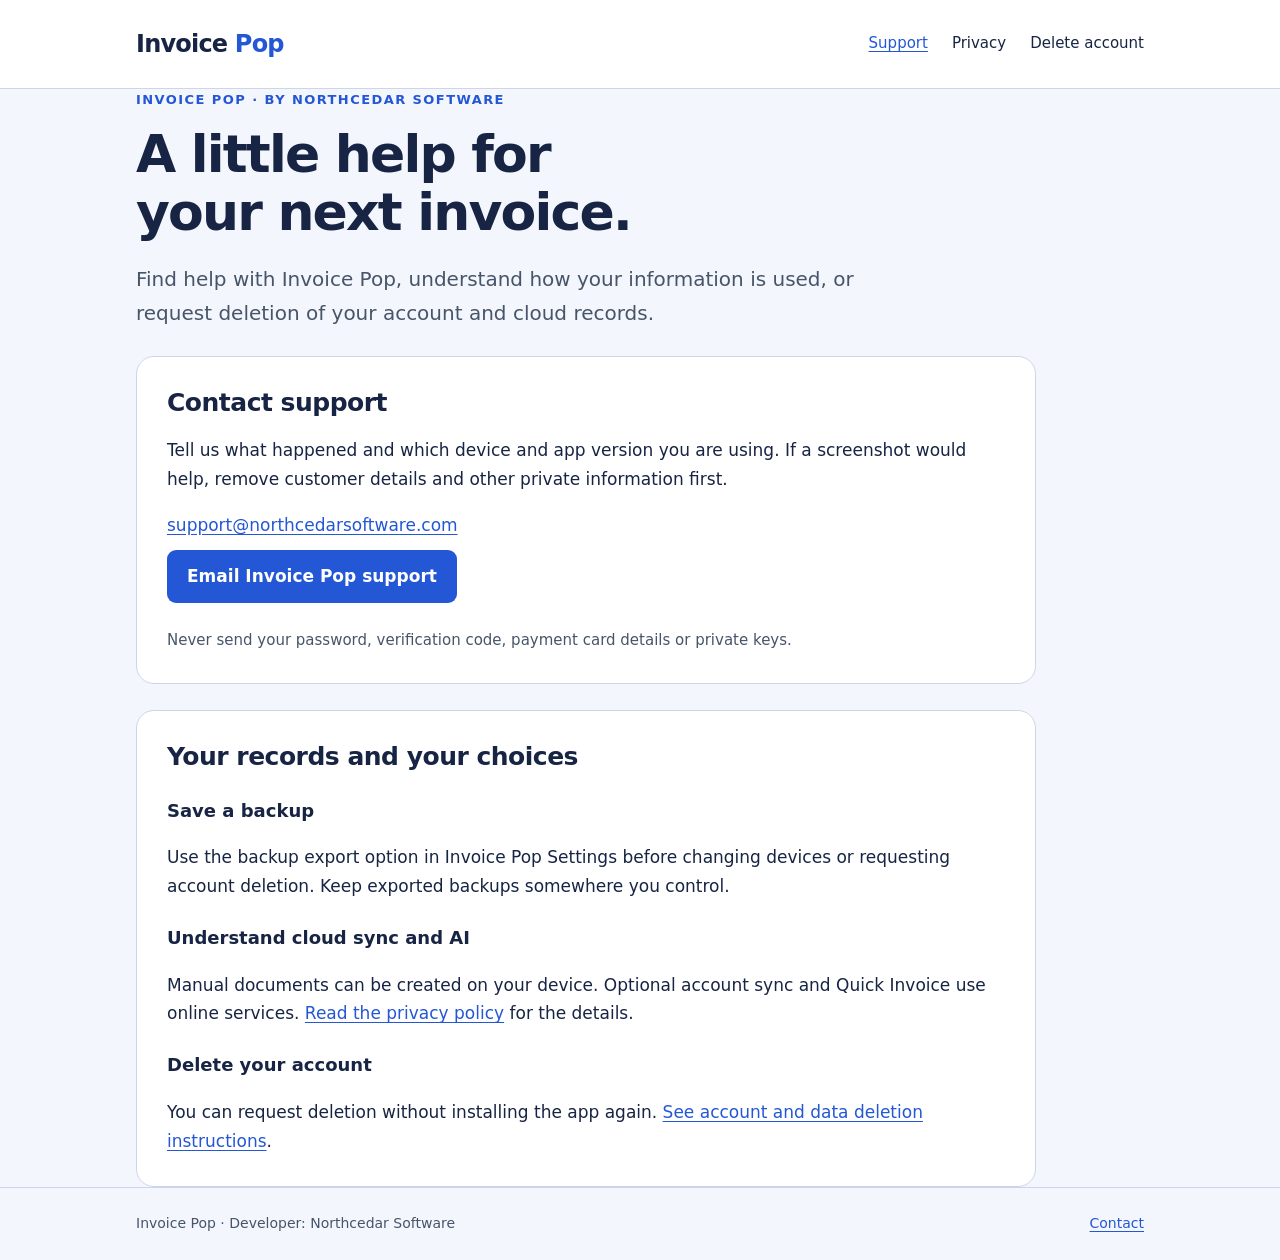
==== index.html @ bdaed5e3 "Publish InvoicePop support site for Northcedar Software" ====
<!doctype html><html lang="en"><head><meta charset="utf-8"><meta name="viewport" content="width=device-width, initial-scale=1"><title>Invoice Pop — Support & Privacy</title><meta name="description" content="Help, privacy information and account deletion requests for Invoice Pop."><link rel="stylesheet" href="/style.css"></head><body><header><div class="wrap"><a class="brand" href="/">Invoice <span>Pop</span></a><nav aria-label="Main navigation"><a href="/" aria-current="page">Support</a><a href="/privacy/">Privacy</a><a href="/delete-account/">Delete account</a></nav></div></header><main class="wrap"><div class="eyebrow">Invoice Pop · by Northcedar Software</div><h1>A little help for<br>your next invoice.</h1><p class="intro">Find help with Invoice Pop, understand how your information is used, or request deletion of your account and cloud records.</p><section class="panel"><h2>Contact support</h2><p>Tell us what happened and which device and app version you are using. If a screenshot would help, remove customer details and other private information first.</p><address><a href="mailto:support@northcedarsoftware.com?subject=Invoice%20Pop%20support">support@northcedarsoftware.com</a></address><a class="button" href="mailto:support@northcedarsoftware.com?subject=Invoice%20Pop%20support">Email Invoice Pop support</a><p class="small">Never send your password, verification code, payment card details or private keys.</p></section><section class="panel"><h2>Your records and your choices</h2><h3>Save a backup</h3><p>Use the backup export option in Invoice Pop Settings before changing devices or requesting account deletion. Keep exported backups somewhere you control.</p><h3>Understand cloud sync and AI</h3><p>Manual documents can be created on your device. Optional account sync and Quick Invoice use online services. <a href="/privacy/">Read the privacy policy</a> for the details.</p><h3>Delete your account</h3><p>You can request deletion without installing the app again. <a href="/delete-account/">See account and data deletion instructions</a>.</p></section></main><footer><div class="wrap"><span>Invoice Pop · Developer: Northcedar Software</span><a href="mailto:support@northcedarsoftware.com">Contact</a></div></footer></body></html>
---- style.css ----
:root{color-scheme:light;--ink:#172443;--muted:#475569;--blue:#2457d6;--line:#ccd6ea;--paper:#f4f6fd}*{box-sizing:border-box}body{margin:0;background:var(--paper);color:var(--ink);font:17px/1.7 system-ui,-apple-system,BlinkMacSystemFont,"Segoe UI",sans-serif}a{color:var(--blue);text-underline-offset:3px}a:hover{text-decoration-thickness:2px}a:focus-visible{outline:3px solid #6d3bcc;outline-offset:5px}.wrap{max-width:1060px;margin:auto;padding:0 26px}header{background:#fff;border-bottom:1px solid var(--line)}header .wrap{display:flex;align-items:center;justify-content:space-between;gap:24px;min-height:88px;flex-wrap:wrap;padding-top:14px;padding-bottom:14px}.brand{font-size:24px;font-weight:780;letter-spacing:-.8px;color:var(--ink);text-decoration:none}.brand span{color:var(--blue)}nav{display:flex;gap:24px;flex-wrap:wrap;font-size:15px}nav a{color:var(--ink);text-decoration:none}nav a[aria-current]{color:var(--blue);text-decoration:underline}main{padding:54px 0 70px}.eyebrow{color:var(--blue);font-weight:700;font-size:13px;letter-spacing:.11em;text-transform:uppercase}h1{font-size:clamp(35px,6vw,52px);line-height:1.12;letter-spacing:-1.8px;max-width:800px;margin:14px 0 20px}h2{font-size:25px;line-height:1.3;letter-spacing:-.5px;margin:0 0 14px}h3{font-size:18px;margin:22px 0 8px}.intro{max-width:730px;font-size:20px;color:var(--muted)}.meta{font-size:14px;color:var(--muted)}.panel{background:#fff;border:1px solid var(--line);border-radius:18px;padding:30px;margin-top:26px;max-width:900px}.panel p:last-child,.panel ul:last-child,.panel ol:last-child{margin-bottom:0}.panel p:first-child{margin-top:0}.note{border-left:4px solid var(--blue);background:#e8efff;padding:18px 22px;margin:24px 0;max-width:900px}.button{display:inline-block;background:var(--blue);color:white;border-radius:9px;padding:12px 20px;font-weight:650;text-decoration:none;margin:10px 0}.small{font-size:15px;color:var(--muted)}li{margin:7px 0}.toc{display:flex;gap:12px 22px;flex-wrap:wrap;margin:26px 0;font-size:15px}section{scroll-margin-top:24px}footer{padding:24px 0;border-top:1px solid var(--line);font-size:14px;color:var(--muted)}footer .wrap{display:flex;justify-content:space-between;gap:12px;flex-wrap:wrap}table{border-collapse:collapse;width:100%;font-size:15px}th,td{text-align:left;border-bottom:1px solid var(--line);padding:15px 12px;vertical-align:top}th{background:#f4f6fd}td:first-child{min-width:145px;font-weight:650}.table-wrap{overflow-x:auto}code{overflow-wrap:anywhere}address{font-style:normal;overflow-wrap:anywhere}@media(max-width:600px){.wrap{padding:0 20px}header .wrap{gap:10px}nav{gap:16px}main{padding-top:34px}.panel{padding:23px 19px}h1{letter-spacing:-1px}.intro{font-size:18px}.button{width:100%;text-align:center}th,td{padding:12px 9px}}@media(prefers-reduced-motion:no-preference){html{scroll-behavior:smooth}}
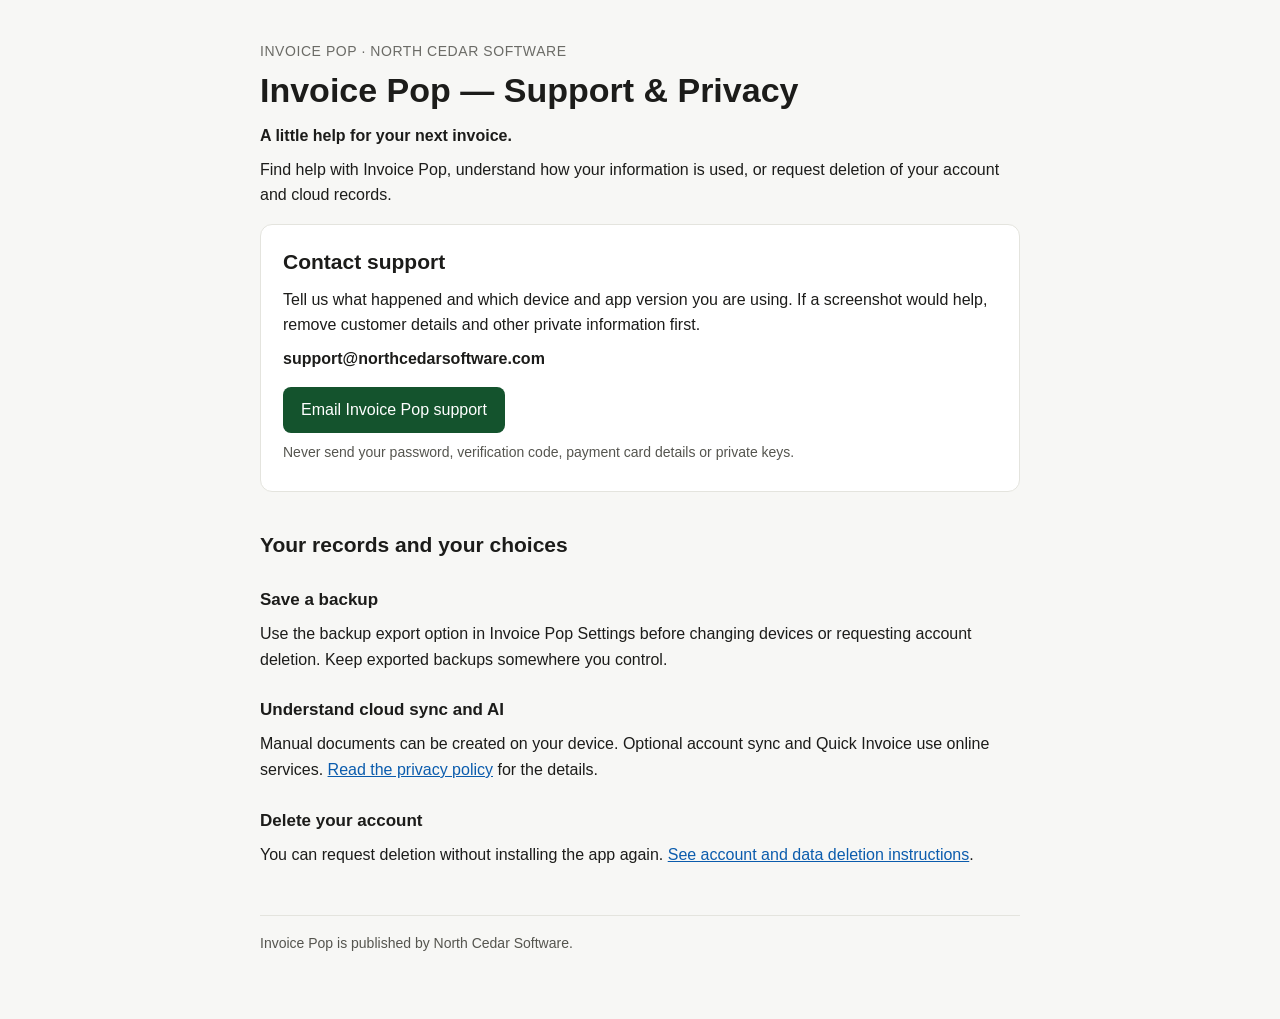
==== commit dfd1d8ad: "Add files via upload" ====
--- a/index.html
+++ b/index.html
@@ -1 +1,52 @@
-<!doctype html><html lang="en"><head><meta charset="utf-8"><meta name="viewport" content="width=device-width, initial-scale=1"><title>Invoice Pop — Support & Privacy</title><meta name="description" content="Help, privacy information and account deletion requests for Invoice Pop."><link rel="stylesheet" href="/style.css"></head><body><header><div class="wrap"><a class="brand" href="/">Invoice <span>Pop</span></a><nav aria-label="Main navigation"><a href="/" aria-current="page">Support</a><a href="/privacy/">Privacy</a><a href="/delete-account/">Delete account</a></nav></div></header><main class="wrap"><div class="eyebrow">Invoice Pop · by Northcedar Software</div><h1>A little help for<br>your next invoice.</h1><p class="intro">Find help with Invoice Pop, understand how your information is used, or request deletion of your account and cloud records.</p><section class="panel"><h2>Contact support</h2><p>Tell us what happened and which device and app version you are using. If a screenshot would help, remove customer details and other private information first.</p><address><a href="mailto:support@northcedarsoftware.com?subject=Invoice%20Pop%20support">support@northcedarsoftware.com</a></address><a class="button" href="mailto:support@northcedarsoftware.com?subject=Invoice%20Pop%20support">Email Invoice Pop support</a><p class="small">Never send your password, verification code, payment card details or private keys.</p></section><section class="panel"><h2>Your records and your choices</h2><h3>Save a backup</h3><p>Use the backup export option in Invoice Pop Settings before changing devices or requesting account deletion. Keep exported backups somewhere you control.</p><h3>Understand cloud sync and AI</h3><p>Manual documents can be created on your device. Optional account sync and Quick Invoice use online services. <a href="/privacy/">Read the privacy policy</a> for the details.</p><h3>Delete your account</h3><p>You can request deletion without installing the app again. <a href="/delete-account/">See account and data deletion instructions</a>.</p></section></main><footer><div class="wrap"><span>Invoice Pop · Developer: Northcedar Software</span><a href="mailto:support@northcedarsoftware.com">Contact</a></div></footer></body></html>
+<!DOCTYPE html>
+<html lang="en">
+<head>
+<meta charset="utf-8">
+<meta name="viewport" content="width=device-width, initial-scale=1">
+<title>Invoice Pop — Support &amp; Privacy</title>
+<style>
+  :root { color-scheme: light; }
+  body { font-family: -apple-system, "Segoe UI", Roboto, Helvetica, Arial, sans-serif; margin: 0; background: #f7f7f5; color: #1c1c1a; line-height: 1.6; }
+  main { max-width: 760px; margin: 0 auto; padding: 40px 20px 64px; }
+  .brand { font-size: 14px; letter-spacing: .04em; text-transform: uppercase; color: #6b6b66; }
+  h1 { font-size: 34px; line-height: 1.2; margin: 8px 0 12px; }
+  h2 { font-size: 21px; margin: 36px 0 8px; }
+  h3 { font-size: 17px; margin: 24px 0 6px; }
+  p { margin: 8px 0; }
+  a { color: #0b5cad; }
+  .card { background: #fff; border: 1px solid #e4e4de; border-radius: 12px; padding: 20px 22px; margin: 16px 0; }
+  .btn { display: inline-block; background: #14532d; color: #fff; text-decoration: none; padding: 10px 18px; border-radius: 8px; margin-top: 8px; }
+  .muted { color: #55554f; font-size: 14px; }
+  footer { margin-top: 48px; border-top: 1px solid #e4e4de; padding-top: 16px; }
+</style>
+</head>
+<body>
+<main>
+  <div class="brand">Invoice Pop · North Cedar Software</div>
+  <h1>Invoice Pop — Support &amp; Privacy</h1>
+  <p><strong>A little help for your next invoice.</strong></p>
+  <p>Find help with Invoice Pop, understand how your information is used, or request deletion of your account and cloud records.</p>
+
+  <div class="card">
+    <h2 style="margin-top:0">Contact support</h2>
+    <p>Tell us what happened and which device and app version you are using. If a screenshot would help, remove customer details and other private information first.</p>
+    <p><strong>support@northcedarsoftware.com</strong></p>
+    <a class="btn" href="mailto:support@northcedarsoftware.com">Email Invoice Pop support</a>
+    <p class="muted">Never send your password, verification code, payment card details or private keys.</p>
+  </div>
+
+  <h2>Your records and your choices</h2>
+
+  <h3>Save a backup</h3>
+  <p>Use the backup export option in Invoice Pop Settings before changing devices or requesting account deletion. Keep exported backups somewhere you control.</p>
+
+  <h3>Understand cloud sync and AI</h3>
+  <p>Manual documents can be created on your device. Optional account sync and Quick Invoice use online services. <a href="/privacy/">Read the privacy policy</a> for the details.</p>
+
+  <h3>Delete your account</h3>
+  <p>You can request deletion without installing the app again. <a href="/delete-account/">See account and data deletion instructions</a>.</p>
+
+  <footer class="muted">Invoice Pop is published by North Cedar Software.</footer>
+</main>
+</body>
+</html>
